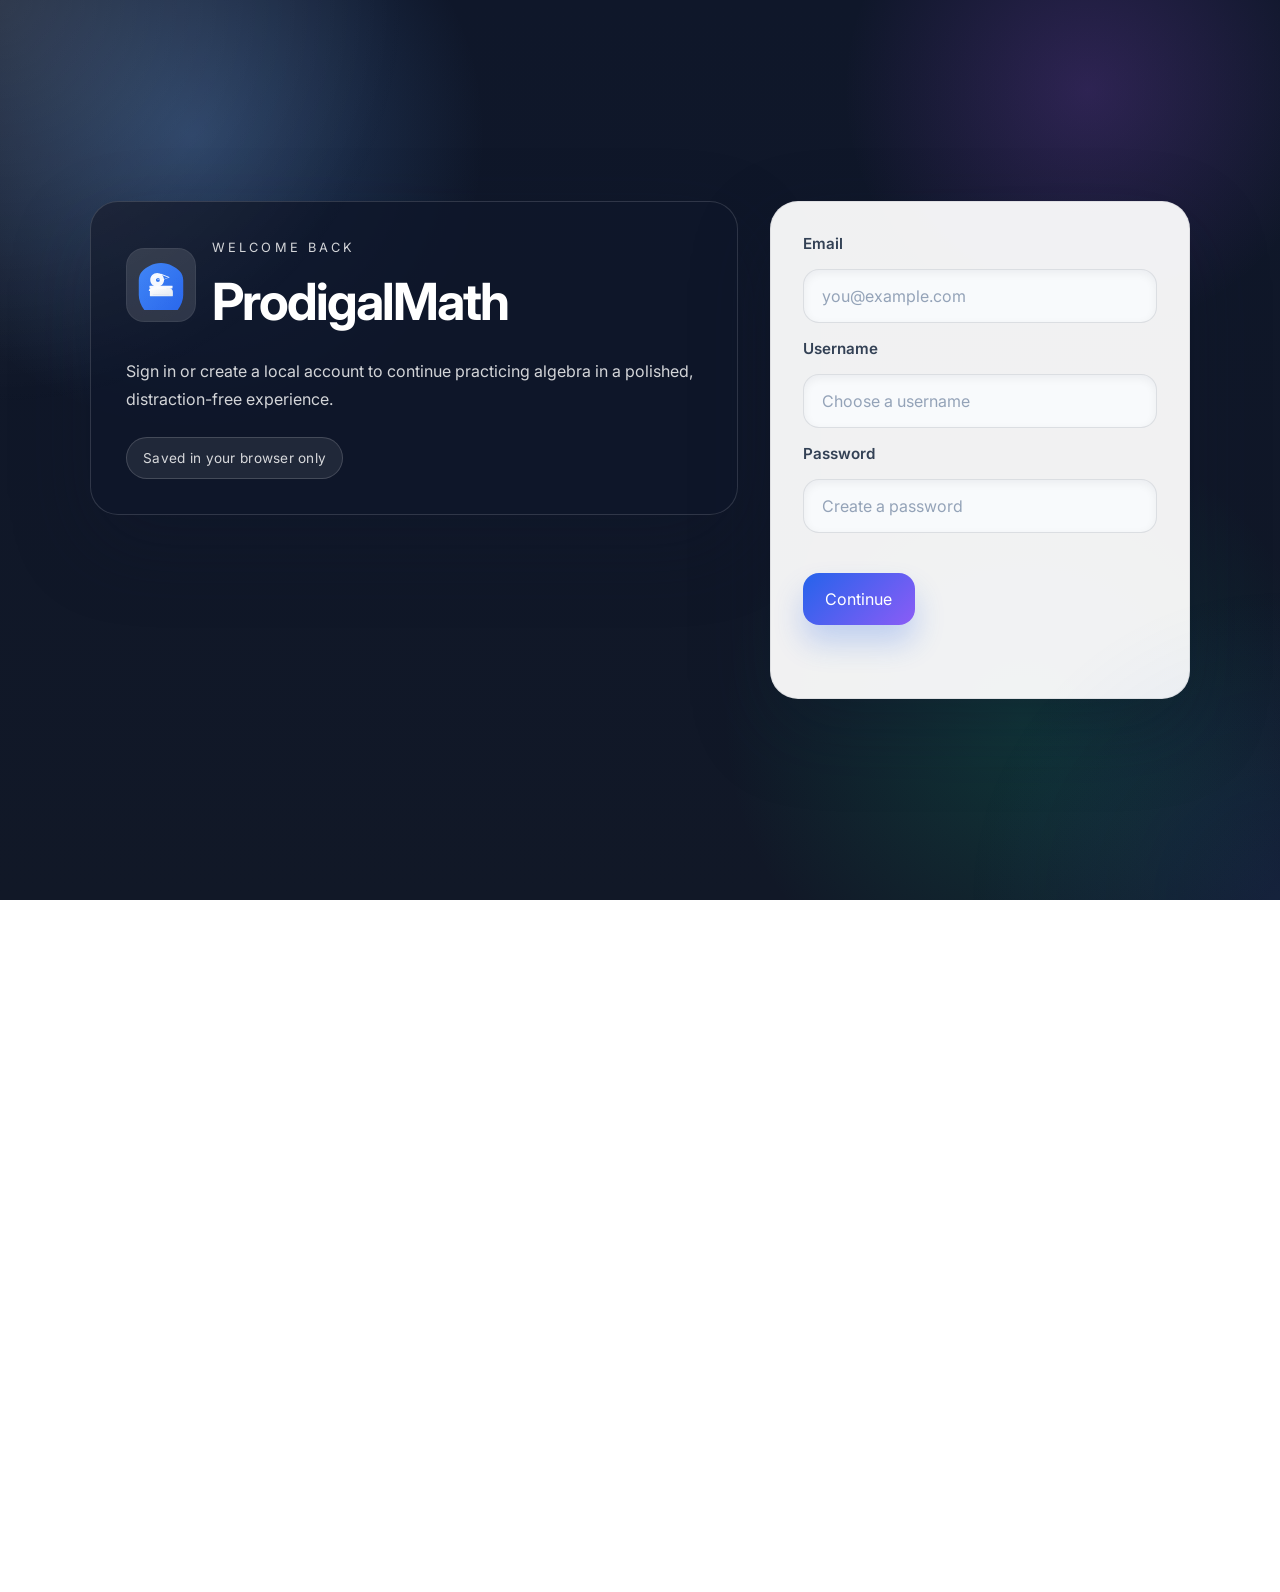
==== goat/dashboard.html @ 9d1749cf "added math app" ====
﻿<!DOCTYPE html>
<html lang="en">
<head>
  <meta charset="UTF-8">
  <meta name="viewport" content="width=device-width, initial-scale=1.0">
  <title>Dashboard - ProdigalMath</title>
  <link rel="stylesheet" href="style.css">
</head>
<body>
  <main class="page-shell page-center">
    <section class="dashboard-frame">
      <div class="card dashboard-card">
        <div class="dashboard-copy">
          <p class="eyebrow">All set</p>
          <h1 id="greeting">Hello 👋</h1>
          <p>Welcome to ProdigalMath. Ready for your next algebra challenge?</p>
        </div>
        <button onclick="goToProblems()">Start Practicing</button>
      </div>
    </section>
  </main>

  <script>
    function goToProblems() {
      window.location.href = 'index.html';
    }

    window.onload = function() {
      const username = localStorage.getItem('prodgicalmathLoggedInUser');
      if (username) {
        document.getElementById('greeting').textContent = `Hello ${username} 👋`;
      } else {
        window.location.href = 'login.html';
      }
    };
  </script>
</body>
</html>
---- goat/style.css ----
﻿@import url('https://fonts.googleapis.com/css2?family=Inter:wght@400;500;600;700&display=swap');

* {
  box-sizing: border-box;
}

html {
  scroll-behavior: smooth;
}

body {
  margin: 0;
  min-height: 100vh;
  font-family: 'Inter', system-ui, sans-serif;
  background: radial-gradient(circle at 15% 15%, rgba(96,165,250,0.28), transparent 22%),
    radial-gradient(circle at 85% 10%, rgba(168,85,247,0.2), transparent 18%),
    radial-gradient(circle at 80% 80%, rgba(16,185,129,0.18), transparent 24%),
    linear-gradient(180deg, #0f172a 0%, #111827 100%);
  color: #f8fafc;
}

body::before {
  content: '';
  position: fixed;
  inset: 0;
  pointer-events: none;
  background: radial-gradient(circle at top left, rgba(255,255,255,0.12), transparent 26%),
    radial-gradient(circle at bottom right, rgba(59,130,246,0.1), transparent 20%);
}

.page-shell {
  min-height: 100vh;
  display: flex;
  align-items: center;
  justify-content: center;
  padding: 3rem 1.5rem;
}

.page-center {
  justify-content: center;
}

.hero,
.auth-frame {
  width: min(1100px, 100%);
  display: grid;
  grid-template-columns: 1.2fr 0.9fr;
  gap: 2rem;
  align-items: start;
}

.hero-copy,
.dashboard-copy {
  max-width: 680px;
}

.eyebrow {
  margin: 0 0 1rem;
  text-transform: uppercase;
  letter-spacing: 0.24em;
  font-size: 0.8rem;
  color: rgba(248, 250, 252, 0.78);
}

h1 {
  margin: 0;
  font-size: clamp(2.6rem, 4vw, 4.2rem);
  line-height: 1.02;
  letter-spacing: -0.04em;
}

p {
  margin: 0;
  line-height: 1.75;
  color: rgba(248, 250, 252, 0.9);
}

.hero-card,
.card,
.auth-intro {
  border-radius: 28px;
  background: rgba(255, 255, 255, 0.12);
  border: 1px solid rgba(255, 255, 255, 0.14);
  box-shadow: 0 30px 80px rgba(15, 23, 42, 0.28);
}

.card {
  padding: 2rem;
  color: #0f172a;
  background: rgba(255, 255, 255, 0.94);
  border: 1px solid rgba(15, 23, 42, 0.08);
}

.login-card,
.dashboard-card,
.problem-card {
  width: 100%;
}

.topic-selection,
.login-form {
  display: grid;
  gap: 1rem;
}

.topic-selection label,
.login-form label {
  display: block;
  color: rgba(15, 23, 42, 0.75);
  font-size: 0.95rem;
  font-weight: 600;
}

input,
select,
button {
  font: inherit;
}

input,
select {
  width: 100%;
  border: 1px solid rgba(15, 23, 42, 0.12);
  padding: 1rem 1.1rem;
  border-radius: 16px;
  background: #f8fafc;
  color: #0f172a;
  transition: border-color 0.2s ease, transform 0.2s ease, box-shadow 0.2s ease;
}

input:focus,
select:focus {
  outline: none;
  border-color: #2563eb;
  box-shadow: 0 0 0 5px rgba(59, 130, 246, 0.12);
  transform: translateY(-1px);
}

input::placeholder {
  color: #94a3b8;
}

button {
  display: inline-flex;
  align-items: center;
  justify-content: center;
  min-height: 52px;
  border: none;
  border-radius: 16px;
  padding: 0 1.4rem;
  color: #ffffff;
  background: linear-gradient(135deg, #2563eb 0%, #8b5cf6 100%);
  box-shadow: 0 18px 30px rgba(37, 99, 235, 0.24);
  transition: transform 0.2s ease, filter 0.2s ease;
  cursor: pointer;
}

button:hover {
  transform: translateY(-1px);
  filter: brightness(1.05);
}

button:active {
  transform: translateY(0);
}

.practice-panel {
  margin-top: 2rem;
  display: grid;
  gap: 1.5rem;
  max-width: 720px;
  width: 100%;
}

.score-panel {
  display: flex;
  align-items: center;
  justify-content: space-between;
  padding: 1.25rem 1.5rem;
  border-radius: 22px;
  background: rgba(255, 255, 255, 0.95);
  border: 1px solid rgba(15, 23, 42, 0.08);
  color: #0f172a;
  font-size: 1rem;
  font-weight: 700;
}

.score-panel strong {
  font-size: 1.7rem;
  color: #2563eb;
}

.auth-frame {
  grid-template-columns: minmax(280px, 1fr) minmax(360px, 420px);
  gap: 2rem;
}

.auth-intro {
  padding: 2.2rem;
  background: rgba(15, 23, 42, 0.86);
}

.brand-header {
  display: flex;
  align-items: center;
  gap: 1rem;
  margin-bottom: 1.5rem;
}

.brand-logo {
  width: 70px;
  min-width: 70px;
  border-radius: 18px;
  background: rgba(255, 255, 255, 0.12);
  padding: 0.75rem;
  box-shadow: inset 0 0 0 1px rgba(255, 255, 255, 0.06);
}

.auth-intro h1 {
  color: #ffffff;
  margin-bottom: 0.35rem;
}

.auth-intro p,
.auth-badge {
  color: rgba(255, 255, 255, 0.82);
}

.login-card {
  padding: 2rem;
  min-height: 420px;
}

.login-form label {
  color: #334155;
}

.login-form input {
  box-shadow: inset 0 3px 10px rgba(15, 23, 42, 0.06);
}

.login-actions {
  margin-top: 1.75rem;
}

.login-message {
  margin-top: 1.4rem;
  min-height: 1.35rem;
}

.auth-badge {
  display: inline-flex;
  margin-top: 1.5rem;
  padding: 0.75rem 1rem;
  border-radius: 999px;
  background: rgba(255, 255, 255, 0.08);
  border: 1px solid rgba(255, 255, 255, 0.16);
  font-size: 0.85rem;
  letter-spacing: 0.02em;
}

.login-actions {
  margin-top: 1.5rem;
}

.login-message {
  margin-top: 1.2rem;
  min-height: 1.4rem;
  font-weight: 700;
  color: #334155;
}

.dashboard-card {
  display: grid;
  gap: 1.5rem;
  max-width: 560px;
  text-align: center;
  padding: 2rem;
}

.dashboard-copy h1 {
  color: #0f172a;
}

.dashboard-copy p {
  color: #475569;
}

.result-text {
  margin-top: 1.25rem;
  min-height: 1.35rem;
  font-weight: 700;
  color: #2563eb;
  text-align: center;
}

.question {
  font-size: 1.7rem;
  margin-bottom: 1.5rem;
  color: #0f172a;
  font-weight: 700;
}

@media (max-width: 900px) {
  .hero,
  .auth-frame {
    grid-template-columns: 1fr;
  }

  .page-shell {
    padding: 2rem 1rem;
  }
}

@media (max-width: 520px) {
  .page-shell {
    padding: 1.4rem 0.75rem;
  }

  .hero-card,
  .auth-intro,
  .card {
    border-radius: 22px;
    padding: 1.6rem;
  }

  h1 {
    font-size: 2.4rem;
  }
}
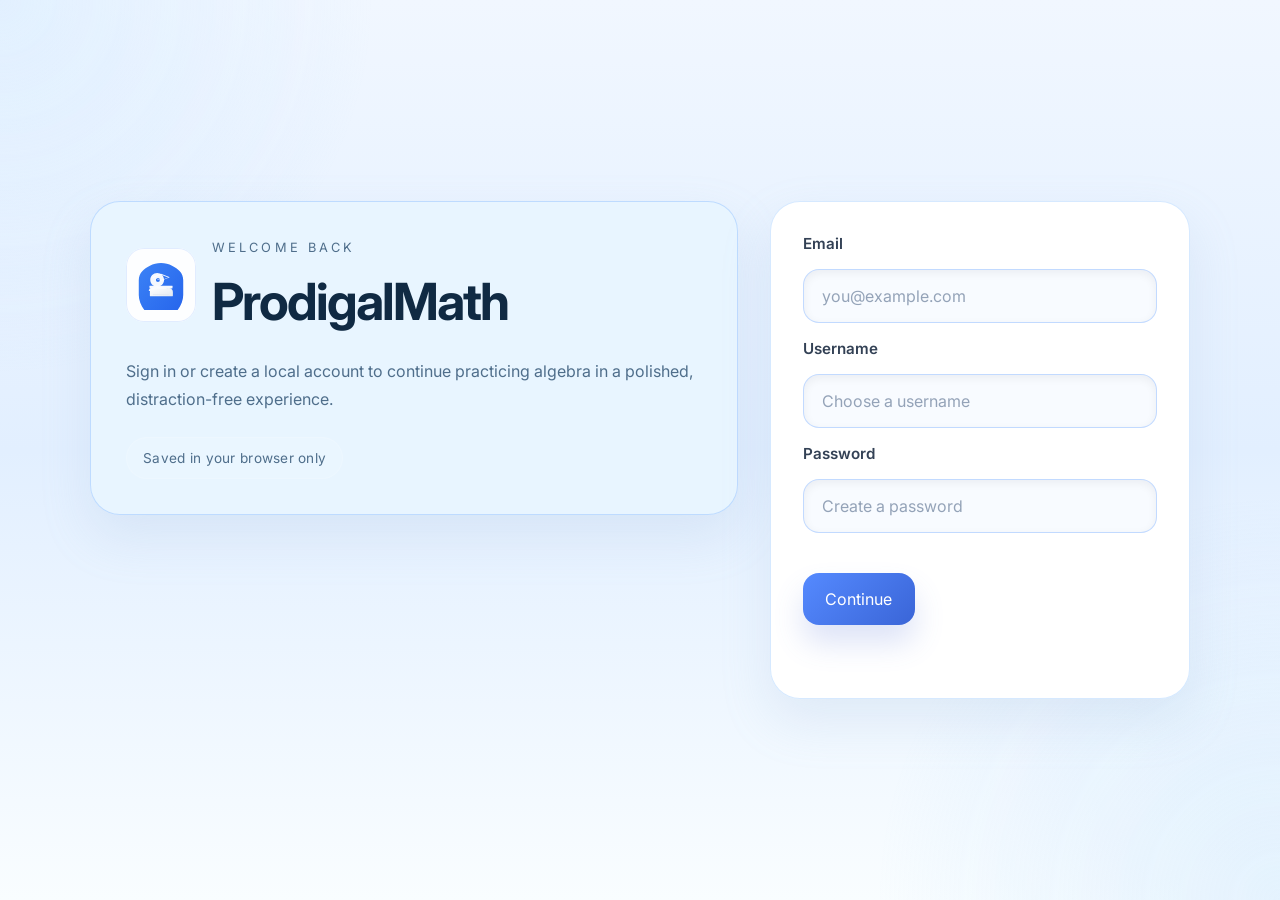
==== commit d5eefa2d: "updated app" ====
--- a/goat/dashboard.html
+++ b/goat/dashboard.html
@@ -9,30 +9,92 @@
 <body>
   <main class="page-shell page-center">
     <section class="dashboard-frame">
-      <div class="card dashboard-card">
+      <div class="card dashboard-card" id="welcomeScreen">
         <div class="dashboard-copy">
           <p class="eyebrow">All set</p>
           <h1 id="greeting">Hello 👋</h1>
-          <p>Welcome to ProdigalMath. Ready for your next algebra challenge?</p>
+          <p>Welcome to ProdigalMath. Our AI will analyze your preferences and tailor the best math path for you.</p>
         </div>
-        <button onclick="goToProblems()">Start Practicing</button>
+        <button id="startButton" class="primary-button">Start the questions</button>
+      </div>
+
+      <div class="card wizard-card hidden" id="wizardScreen">
+        <div class="wizard-header">
+          <p class="eyebrow">Question <span id="stepCounter">1</span> of 6</p>
+          <h1>Personalize your experience</h1>
+          <p>Your answers will shape the problems you see next.</p>
+        </div>
+
+        <div class="wizard-steps">
+          <div class="step active" data-step="1">
+            <p class="step-question">Which pronouns do you use?</p>
+            <div class="radio-grid">
+              <label><input type="radio" name="pronoun" value="he/him"> He/him</label>
+              <label><input type="radio" name="pronoun" value="she/her"> She/her</label>
+              <label><input type="radio" name="pronoun" value="they/them"> They/them</label>
+              <label><input type="radio" name="pronoun" value="other"> Other</label>
+            </div>
+            <input type="text" id="pronounOther" class="hidden" placeholder="Enter your pronouns" autocomplete="off">
+          </div>
+
+          <div class="step" data-step="2">
+            <p class="step-question">What is your MYP grade level?</p>
+            <select id="gradeSelect">
+              <option value="">Choose your grade</option>
+              <option value="MYP 1">MYP 1</option>
+              <option value="MYP 2">MYP 2</option>
+              <option value="MYP 3">MYP 3</option>
+              <option value="MYP 4">MYP 4</option>
+              <option value="MYP 5">MYP 5</option>
+            </select>
+          </div>
+
+          <div class="step" data-step="3">
+            <p class="step-question">What topic do you want to focus on?</p>
+            <textarea id="topicInput" rows="3" placeholder="e.g. quadratic equations, algebraic expressions"></textarea>
+            <label for="topicPdf" class="file-label">Or upload a PDF with your notes</label>
+            <input type="file" id="topicPdf" accept="application/pdf">
+            <p class="file-note">Optional. We’ll use the filename to personalize your next session.</p>
+          </div>
+
+          <div class="step" data-step="4">
+            <p class="step-question">Where did you hear about ProdigalMath?</p>
+            <select id="heardFrom">
+              <option value="">Choose an option</option>
+              <option value="Friend or family">Friend or family</option>
+              <option value="Teacher or tutor">Teacher or tutor</option>
+              <option value="Social media">Social media</option>
+              <option value="Search engine">Search engine</option>
+              <option value="Other">Other</option>
+            </select>
+            <input type="text" id="heardOther" class="hidden" placeholder="Tell us where" autocomplete="off">
+          </div>
+
+          <div class="step" data-step="5">
+            <p class="step-question">What is your main goal for using the app?</p>
+            <input type="text" id="goalInput" placeholder="e.g. improve grades, complete homework faster" autocomplete="off">
+          </div>
+
+          <div class="step" data-step="6">
+            <p class="step-question">How often would you like to practice?</p>
+            <select id="practiceFrequency">
+              <option value="">Choose one</option>
+              <option value="Daily">Daily</option>
+              <option value="Several times a week">Several times a week</option>
+              <option value="Weekly">Weekly</option>
+              <option value="A few times a month">A few times a month</option>
+            </select>
+          </div>
+        </div>
+
+        <div class="wizard-actions">
+          <button id="nextButton" class="primary-button">Next</button>
+        </div>
+        <p id="wizardNotice" class="result-text">Your answers will shape the practice path.</p>
       </div>
     </section>
   </main>
 
-  <script>
-    function goToProblems() {
-      window.location.href = 'index.html';
-    }
-
-    window.onload = function() {
-      const username = localStorage.getItem('prodgicalmathLoggedInUser');
-      if (username) {
-        document.getElementById('greeting').textContent = `Hello ${username} 👋`;
-      } else {
-        window.location.href = 'login.html';
-      }
-    };
-  </script>
+  <script src="wizard.js"></script>
 </body>
 </html>
--- a/goat/style.css
+++ b/goat/style.css
@@ -12,11 +12,9 @@
   margin: 0;
   min-height: 100vh;
   font-family: 'Inter', system-ui, sans-serif;
-  background: radial-gradient(circle at 15% 15%, rgba(96,165,250,0.28), transparent 22%),
-    radial-gradient(circle at 85% 10%, rgba(168,85,247,0.2), transparent 18%),
-    radial-gradient(circle at 80% 80%, rgba(16,185,129,0.18), transparent 24%),
-    linear-gradient(180deg, #0f172a 0%, #111827 100%);
-  color: #f8fafc;
+  background: linear-gradient(180deg, #f1f7ff 0%, #e2efff 50%, #f9fdff 100%);
+  color: #102a43;
+  animation: driftBackground 20s ease-in-out infinite;
 }
 
 body::before {
@@ -24,8 +22,30 @@
   position: fixed;
   inset: 0;
   pointer-events: none;
-  background: radial-gradient(circle at top left, rgba(255,255,255,0.12), transparent 26%),
-    radial-gradient(circle at bottom right, rgba(59,130,246,0.1), transparent 20%);
+  background: radial-gradient(circle at top left, rgba(206,232,255,0.45), transparent 24%),
+    radial-gradient(circle at bottom right, rgba(187,222,251,0.35), transparent 26%);
+  opacity: 0.95;
+  animation: pulseGlow 8s ease-in-out infinite;
+}
+
+@keyframes driftBackground {
+  0%, 100% {
+    background-position: center top;
+  }
+  50% {
+    background-position: left bottom;
+  }
+}
+
+@keyframes pulseGlow {
+  0%, 100% {
+    transform: scale(1);
+    opacity: 0.95;
+  }
+  50% {
+    transform: scale(1.02);
+    opacity: 1;
+  }
 }
 
 .page-shell {
@@ -52,6 +72,15 @@
 .hero-copy,
 .dashboard-copy {
   max-width: 680px;
+  animation: fadeInUp 0.9s ease both;
+}
+
+.hero-copy p {
+  color: #334155;
+}
+
+.hero-copy .eyebrow {
+  color: #64748b;
 }
 
 .eyebrow {
@@ -78,17 +107,156 @@
 .hero-card,
 .card,
 .auth-intro {
-  border-radius: 28px;
-  background: rgba(255, 255, 255, 0.12);
-  border: 1px solid rgba(255, 255, 255, 0.14);
-  box-shadow: 0 30px 80px rgba(15, 23, 42, 0.28);
+  border-radius: 30px;
+  background: rgba(255, 255, 255, 0.95);
+  border: 1px solid rgba(141, 189, 255, 0.45);
+  box-shadow: 0 22px 50px rgba(148, 175, 210, 0.18);
+  animation: fadeInUp 0.8s ease both;
 }
 
 .card {
   padding: 2rem;
-  color: #0f172a;
-  background: rgba(255, 255, 255, 0.94);
-  border: 1px solid rgba(15, 23, 42, 0.08);
+  color: #102a43;
+  background: rgba(255, 255, 255, 0.98);
+  border: 1px solid rgba(193, 221, 255, 0.65);
+  transition: transform 0.25s ease, box-shadow 0.25s ease, border-color 0.25s ease;
+}
+
+.card:hover {
+  transform: translateY(-4px);
+  box-shadow: 0 30px 55px rgba(148, 175, 210, 0.22);
+  border-color: rgba(125, 179, 255, 0.55);
+}
+
+@keyframes fadeInUp {
+  from {
+    opacity: 0;
+    transform: translateY(22px);
+  }
+  to {
+    opacity: 1;
+    transform: translateY(0);
+  }
+}
+
+.hidden {
+  display: none !important;
+}
+
+.profile-card {
+  padding: 1.75rem;
+  border: 1px solid rgba(172, 199, 255, 0.65);
+  background: rgba(245, 250, 255, 0.98);
+  box-shadow: 0 16px 40px rgba(144, 177, 255, 0.1);
+}
+
+.profile-header {
+  margin-bottom: 1rem;
+}
+
+.profile-form {
+  display: grid;
+  gap: 1rem;
+}
+
+.profile-group {
+  display: grid;
+  gap: 0.65rem;
+}
+
+.radio-grid {
+  display: grid;
+  grid-template-columns: repeat(3, minmax(0, 1fr));
+  gap: 0.75rem;
+}
+
+.radio-grid label {
+  background: #f3f8ff;
+  border: 1px solid rgba(93, 156, 255, 0.35);
+  border-radius: 14px;
+  padding: 0.85rem 0.95rem;
+  display: inline-flex;
+  align-items: center;
+  gap: 0.5rem;
+  cursor: pointer;
+}
+
+.radio-grid input {
+  margin: 0;
+}
+
+.profile-form input,
+.profile-form select,
+.profile-form textarea {
+  width: 100%;
+  border: 1px solid rgba(93, 156, 255, 0.35);
+  border-radius: 16px;
+  padding: 1rem 1.1rem;
+  background: #f8fbff;
+  color: #102a43;
+}
+
+.profile-form textarea {
+  resize: vertical;
+}
+
+.file-label {
+  color: #475569;
+  font-size: 0.95rem;
+}
+
+.file-note {
+  margin: 0;
+  font-size: 0.9rem;
+  color: #64748b;
+}
+
+.primary-button {
+  width: fit-content;
+  padding: 0.95rem 1.4rem;
+  border: none;
+  border-radius: 16px;
+  background: linear-gradient(135deg, #558aff 0%, #3a65d7 100%);
+  color: white;
+  font-weight: 700;
+  cursor: pointer;
+}
+
+.primary-button:hover {
+  filter: brightness(1.05);
+}
+
+.problem-header {
+  display: flex;
+  align-items: center;
+  gap: 1rem;
+  margin-bottom: 1.5rem;
+}
+
+.subtext {
+  margin: 0 0 1rem;
+  color: #64748b;
+  font-size: 0.98rem;
+}
+
+.problem-logo {
+  width: 54px;
+  min-width: 54px;
+  border-radius: 18px;
+  background: rgba(223, 237, 255, 0.9);
+  padding: 0.75rem;
+  box-shadow: inset 0 0 0 1px rgba(145, 184, 255, 0.22);
+}
+
+.problem-card .eyebrow {
+  margin: 0 0 0.35rem;
+  color: #64748b;
+}
+
+.problem-card h2 {
+  margin: 0;
+  font-size: 1.35rem;
+  color: #102a43;
 }
 
 .login-card,
@@ -120,19 +288,19 @@
 input,
 select {
   width: 100%;
-  border: 1px solid rgba(15, 23, 42, 0.12);
+  border: 1px solid rgba(93, 156, 255, 0.35);
   padding: 1rem 1.1rem;
   border-radius: 16px;
-  background: #f8fafc;
-  color: #0f172a;
+  background: #f8fbff;
+  color: #102a43;
   transition: border-color 0.2s ease, transform 0.2s ease, box-shadow 0.2s ease;
 }
 
 input:focus,
 select:focus {
   outline: none;
-  border-color: #2563eb;
-  box-shadow: 0 0 0 5px rgba(59, 130, 246, 0.12);
+  border-color: #4f7dff;
+  box-shadow: 0 0 0 5px rgba(79, 125, 255, 0.16);
   transform: translateY(-1px);
 }
 
@@ -149,15 +317,20 @@
   border-radius: 16px;
   padding: 0 1.4rem;
   color: #ffffff;
-  background: linear-gradient(135deg, #2563eb 0%, #8b5cf6 100%);
-  box-shadow: 0 18px 30px rgba(37, 99, 235, 0.24);
-  transition: transform 0.2s ease, filter 0.2s ease;
+  background: linear-gradient(135deg, #558aff 0%, #3a65d7 100%);
+  box-shadow: 0 18px 30px rgba(83, 115, 217, 0.2);
+  transition: transform 0.2s ease, filter 0.2s ease, box-shadow 0.2s ease;
   cursor: pointer;
 }
 
 button:hover {
-  transform: translateY(-1px);
-  filter: brightness(1.05);
+  transform: translateY(-2px) scale(1.01);
+  filter: brightness(1.08);
+  box-shadow: 0 20px 36px rgba(83, 115, 217, 0.24);
+}
+
+button:active {
+  transform: translateY(0) scale(0.99);
 }
 
 button:active {
@@ -197,7 +370,7 @@
 
 .auth-intro {
   padding: 2.2rem;
-  background: rgba(15, 23, 42, 0.86);
+  background: rgba(232, 245, 255, 0.98);
 }
 
 .brand-header {
@@ -211,19 +384,19 @@
   width: 70px;
   min-width: 70px;
   border-radius: 18px;
-  background: rgba(255, 255, 255, 0.12);
+  background: rgba(255, 255, 255, 0.9);
   padding: 0.75rem;
-  box-shadow: inset 0 0 0 1px rgba(255, 255, 255, 0.06);
+  box-shadow: inset 0 0 0 1px rgba(145, 184, 255, 0.25);
 }
 
 .auth-intro h1 {
-  color: #ffffff;
+  color: #102a43;
   margin-bottom: 0.35rem;
 }
 
 .auth-intro p,
 .auth-badge {
-  color: rgba(255, 255, 255, 0.82);
+  color: #4f6e8b;
 }
 
 .login-card {
@@ -278,6 +451,68 @@
   padding: 2rem;
 }
 
+.wizard-card {
+  position: relative;
+  max-width: 600px;
+  padding: 2rem;
+  overflow: hidden;
+}
+
+.wizard-header {
+  margin-bottom: 1.5rem;
+  text-align: left;
+}
+
+.wizard-steps {
+  position: relative;
+  min-height: 290px;
+}
+
+.step {
+  position: absolute;
+  top: 0;
+  left: 0;
+  width: 100%;
+  opacity: 0;
+  transform: translateY(24px);
+  transition: opacity 0.35s ease, transform 0.35s ease;
+  pointer-events: none;
+}
+
+.step.active {
+  opacity: 1;
+  transform: translateY(0);
+  pointer-events: auto;
+}
+
+.step-question {
+  margin: 0 0 1.5rem;
+  font-size: 1.15rem;
+  font-weight: 700;
+  color: #102a43;
+}
+
+.wizard-actions {
+  display: flex;
+  justify-content: flex-end;
+  margin-top: 1.25rem;
+}
+
+.wizard-actions .primary-button {
+  min-width: 140px;
+}
+
+.wizard-card input,
+.wizard-card select,
+.wizard-card textarea {
+  width: 100%;
+  margin-top: 0.6rem;
+}
+
+.wizard-card .file-label {
+  margin-top: 1rem;
+}
+
 .dashboard-copy h1 {
   color: #0f172a;
 }
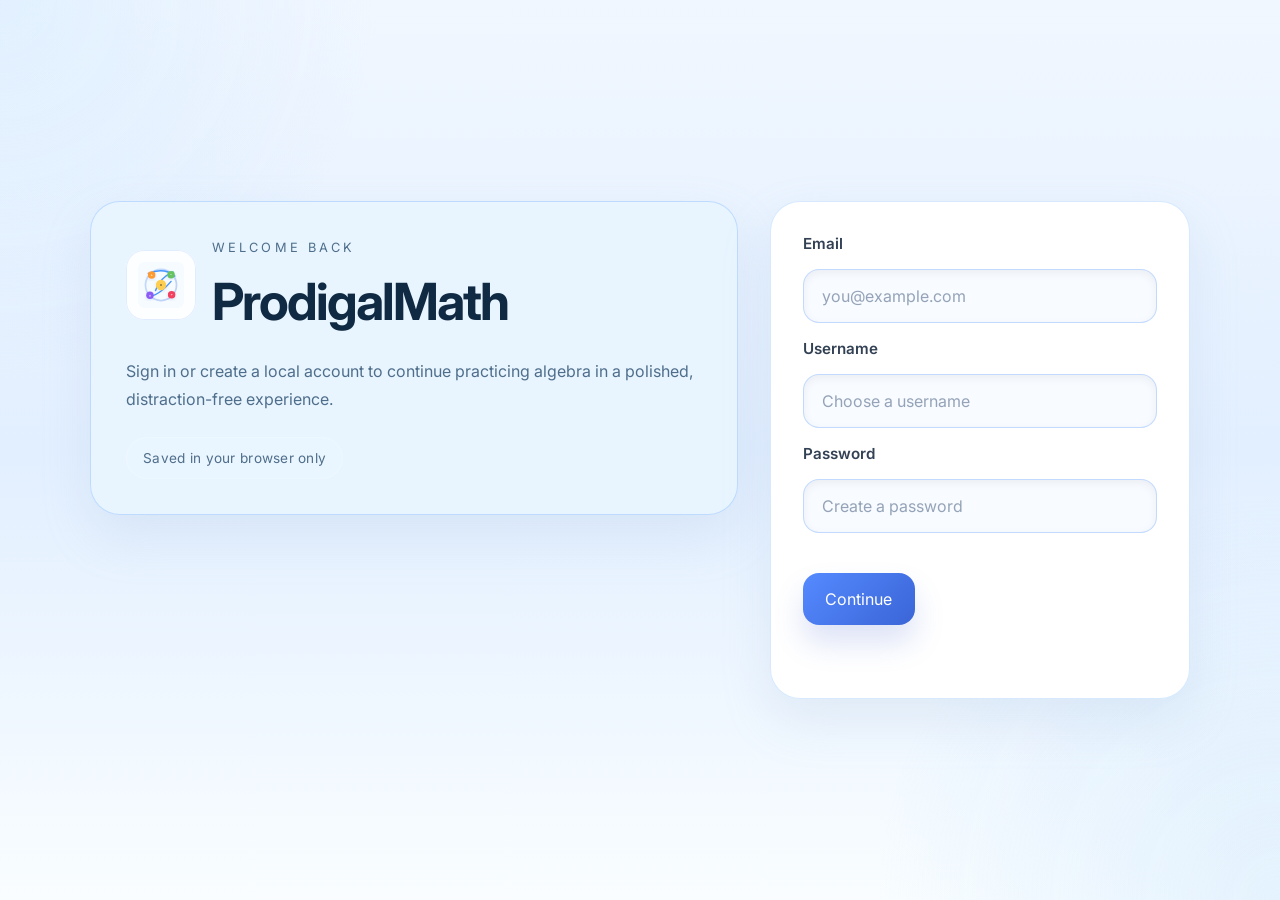
==== commit 3b864ae3: "updated app" ====
--- a/goat/dashboard.html
+++ b/goat/dashboard.html
@@ -20,7 +20,7 @@
 
       <div class="card wizard-card hidden" id="wizardScreen">
         <div class="wizard-header">
-          <p class="eyebrow">Question <span id="stepCounter">1</span> of 6</p>
+          <p class="eyebrow">Question <span id="stepCounter">1</span> of 7</p>
           <h1>Personalize your experience</h1>
           <p>Your answers will shape the problems you see next.</p>
         </div>
@@ -76,6 +76,14 @@
           </div>
 
           <div class="step" data-step="6">
+            <p class="step-question">Would you like information about tuition support?</p>
+            <div class="radio-grid">
+              <label><input type="radio" name="tuitionInterest" value="Yes"> Yes</label>
+              <label><input type="radio" name="tuitionInterest" value="No"> No</label>
+            </div>
+          </div>
+
+          <div class="step" data-step="7">
             <p class="step-question">How often would you like to practice?</p>
             <select id="practiceFrequency">
               <option value="">Choose one</option>
--- a/goat/style.css
+++ b/goat/style.css
@@ -61,12 +61,244 @@
 }
 
 .hero,
-.auth-frame {
+.auth-frame,
+.grade-hero {
   width: min(1100px, 100%);
   display: grid;
   grid-template-columns: 1.2fr 0.9fr;
   gap: 2rem;
   align-items: start;
+}
+
+.hero-copy,
+.dashboard-copy,
+.grade-copy {
+  max-width: 680px;
+}
+
+.home-shell {
+  padding-bottom: 1rem;
+}
+
+.home-hero {
+  grid-template-columns: 1.4fr 1fr;
+  gap: 2.5rem;
+  align-items: center;
+}
+
+.hero-preview,
+.grade-preview {
+  display: flex;
+  align-items: center;
+  justify-content: center;
+}
+
+.hero-image,
+.grade-preview-image {
+  width: min(320px, 100%);
+  border-radius: 28px;
+  box-shadow: 0 24px 50px rgba(58, 101, 215, 0.16);
+}
+
+.home-grade-buttons {
+  display: grid;
+  grid-template-columns: repeat(auto-fit, minmax(120px, 1fr));
+  gap: 0.85rem;
+  margin-top: 1.5rem;
+}
+
+.home-button,
+.home-button-primary {
+  display: inline-flex;
+  align-items: center;
+  justify-content: center;
+  min-height: 52px;
+  border-radius: 16px;
+  border: 1px solid transparent;
+  font-weight: 700;
+  text-decoration: none;
+  padding: 0 1.2rem;
+  transition: transform 0.2s ease, background 0.2s ease, box-shadow 0.2s ease;
+}
+
+.home-button {
+  background: #f8fbff;
+  color: #1f3f77;
+  border-color: rgba(93, 156, 255, 0.35);
+}
+
+.home-button-primary {
+  background: linear-gradient(135deg, #558aff 0%, #3a65d7 100%);
+  color: white;
+}
+
+.home-button:hover,
+.home-button-primary:hover {
+  transform: translateY(-2px);
+}
+
+.home-grid {
+  display: grid;
+  grid-template-columns: repeat(auto-fit, minmax(240px, 1fr));
+  gap: 1.2rem;
+  margin-top: 2rem;
+}
+
+.home-card {
+  padding: 1.7rem;
+  border-radius: 28px;
+  background: rgba(255, 255, 255, 0.9);
+  border: 1px solid rgba(147, 174, 255, 0.32);
+  box-shadow: 0 20px 40px rgba(140, 168, 231, 0.08);
+}
+
+.home-card h2 {
+  margin: 0 0 0.75rem;
+  color: #102a43;
+}
+
+.unit-section {
+  display: grid;
+  grid-template-columns: minmax(260px, 280px) minmax(320px, 1fr);
+  gap: 1.5rem;
+  margin-top: 2rem;
+  align-items: start;
+}
+
+.unit-frame,
+.topic-frame,
+.practice-section {
+  padding: 1.7rem;
+  border-radius: 28px;
+  background: rgba(255, 255, 255, 0.95);
+  border: 1px solid rgba(147, 174, 255, 0.32);
+  box-shadow: 0 20px 40px rgba(140, 168, 231, 0.08);
+  min-height: 340px;
+}
+
+.unit-frame,
+.topic-frame {
+  position: relative;
+}
+
+.topic-list {
+  min-height: 220px;
+}
+
+.grade-controls {
+  margin-top: 1rem;
+  display: grid;
+  gap: 0.7rem;
+}
+
+.grade-controls label {
+  font-size: 0.9rem;
+  font-weight: 700;
+  color: #102a43;
+}
+
+.grade-controls select {
+  width: 100%;
+  padding: 0.85rem 1rem;
+  border-radius: 14px;
+  border: 1px solid rgba(93, 156, 255, 0.35);
+  background: #f8fbff;
+  color: #102a43;
+  font-weight: 600;
+}
+
+.section-header h2 {
+  margin: 0.35rem 0 0;
+}
+
+.unit-list,
+.topic-list {
+  display: grid;
+  gap: 0.85rem;
+  margin-top: 1rem;
+}
+
+.unit-button,
+.topic-button {
+  border: 1px solid rgba(93, 156, 255, 0.35);
+  background: #f8fbff;
+  color: #102a43;
+  padding: 0.95rem 1rem;
+  border-radius: 16px;
+  text-align: left;
+  cursor: pointer;
+  transition: transform 0.2s ease, border-color 0.2s ease, box-shadow 0.2s ease, background 0.2s ease;
+}
+
+.unit-button:hover,
+.topic-button:hover,
+.unit-button.active,
+.topic-button.active {
+  background: linear-gradient(135deg, #eff6ff 0%, #dbe9ff 100%);
+  border-color: #5d8fff;
+  transform: translateY(-1px);
+}
+
+.practice-section {
+  margin-top: 2rem;
+  padding: 1.7rem;
+  border-radius: 28px;
+  background: rgba(255, 255, 255, 0.96);
+  border: 1px solid rgba(147, 174, 255, 0.32);
+  box-shadow: 0 20px 40px rgba(140, 168, 231, 0.08);
+}
+
+.practice-card {
+  display: grid;
+  gap: 1rem;
+}
+
+.practice-info {
+  display: flex;
+  flex-wrap: wrap;
+  gap: 0.75rem;
+}
+
+.info-pill {
+  display: inline-flex;
+  align-items: center;
+  justify-content: center;
+  padding: 0.55rem 0.9rem;
+  border-radius: 999px;
+  background: rgba(93, 156, 255, 0.12);
+  color: #1f3f77;
+  font-size: 0.95rem;
+}
+
+.answer-area {
+  display: grid;
+  gap: 0.85rem;
+}
+
+.choice-item {
+  display: flex;
+  align-items: center;
+  gap: 0.75rem;
+  padding: 0.9rem 1rem;
+  border: 1px solid rgba(93, 156, 255, 0.25);
+  border-radius: 16px;
+  background: #f8fbff;
+  cursor: pointer;
+}
+
+.choice-item input {
+  accent-color: #3a65d7;
+}
+
+.secondary-button {
+  background: #ffffff;
+  color: #1f3f77;
+  border: 1px solid rgba(93, 156, 255, 0.35);
+  box-shadow: none;
+}
+
+.secondary-button:hover {
+  transform: translateY(-1px);
 }
 
 .hero-copy,
@@ -277,6 +509,92 @@
   color: rgba(15, 23, 42, 0.75);
   font-size: 0.95rem;
   font-weight: 600;
+}
+
+.grade-buttons,
+.grade-nav {
+  display: grid;
+  grid-template-columns: repeat(5, minmax(0, 1fr));
+  gap: 0.85rem;
+  margin-top: 1rem;
+}
+
+.grade-button {
+  border: 1px solid rgba(93, 156, 255, 0.35);
+  background: #f8fbff;
+  color: #102a43;
+  border-radius: 16px;
+  padding: 0.95rem 1rem;
+  font-weight: 700;
+  cursor: pointer;
+  transition: transform 0.2s ease, border-color 0.2s ease, background 0.2s ease;
+}
+
+.grade-button.active,
+.grade-button:hover {
+  background: linear-gradient(135deg, #e7f1ff 0%, #d4e7ff 100%);
+  border-color: #4f7dff;
+  transform: translateY(-1px);
+}
+
+.topic-info {
+  display: grid;
+  grid-template-columns: 260px 1fr;
+  gap: 1.5rem;
+  margin-top: 1.5rem;
+  align-items: start;
+}
+
+.topic-image {
+  border-radius: 28px;
+  overflow: hidden;
+  background: linear-gradient(180deg, #dbe9ff 0%, #eef6ff 100%);
+  box-shadow: inset 0 0 0 1px rgba(255, 255, 255, 0.7);
+  display: flex;
+  align-items: center;
+  justify-content: center;
+  padding: 1rem;
+}
+
+.topic-image img {
+  width: 100%;
+  height: auto;
+  display: block;
+}
+
+.unit-panel {
+  display: grid;
+  gap: 1.2rem;
+}
+
+.unit-group h3 {
+  margin: 0 0 0.8rem;
+  color: #102a43;
+}
+
+.topic-buttons {
+  display: grid;
+  grid-template-columns: repeat(auto-fit, minmax(130px, 1fr));
+  gap: 0.75rem;
+}
+
+.topic-button {
+  border: 1px solid rgba(93, 156, 255, 0.35);
+  background: #ffffff;
+  color: #102a43;
+  border-radius: 16px;
+  padding: 0.95rem 0.85rem;
+  text-align: center;
+  cursor: pointer;
+  transition: transform 0.2s ease, border-color 0.2s ease, background 0.2s ease, box-shadow 0.2s ease;
+}
+
+.topic-button.active,
+.topic-button:hover {
+  background: linear-gradient(135deg, #eff6ff 0%, #dbe9ff 100%);
+  border-color: #6d8cff;
+  transform: translateY(-2px);
+  box-shadow: 0 10px 24px rgba(70, 112, 226, 0.12);
 }
 
 input,
